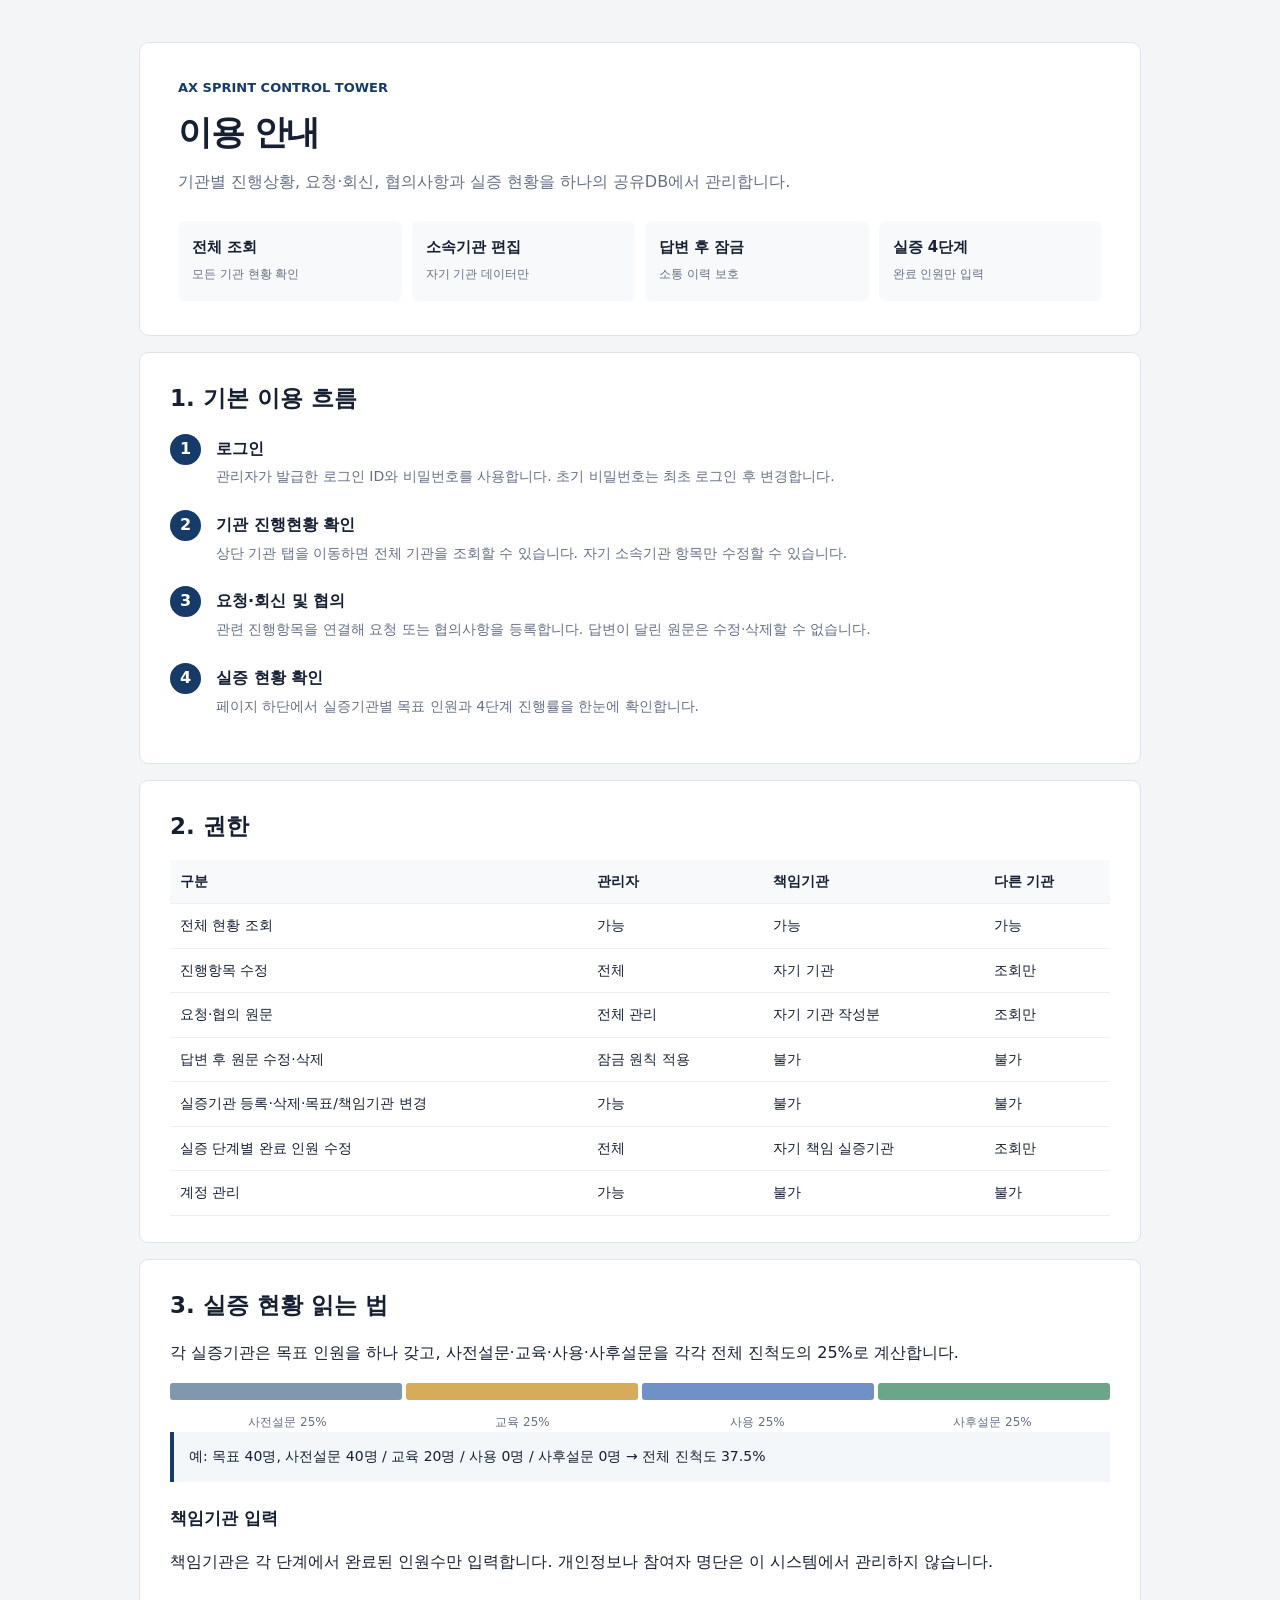
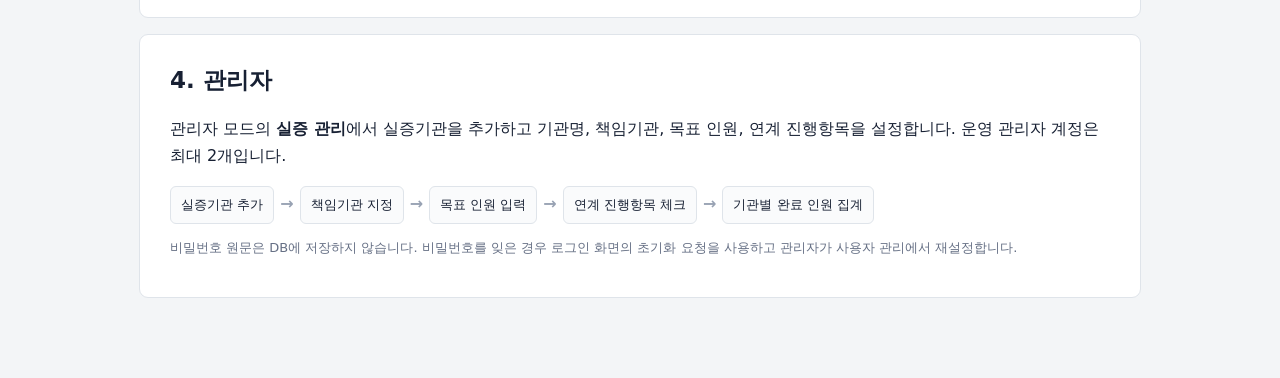
==== user_manual.html @ 10fa2ba9 "Add files via upload" ====
<!doctype html><html lang="ko"><head><meta charset="utf-8"><meta name="viewport" content="width=device-width,initial-scale=1"><title>AX Sprint Control Tower 이용 안내</title><style>
:root{--ink:#172033;--muted:#667085;--line:#dfe4ea;--navy:#173b69;--bg:#f3f5f7;--pre:#8197ad;--edu:#d6ab59;--use:#6f91c7;--post:#6ba58a}*{box-sizing:border-box}body{margin:0;background:var(--bg);color:var(--ink);font-family:Pretendard,"Noto Sans KR",system-ui,sans-serif;line-height:1.68}.wrap{max-width:1050px;margin:auto;padding:42px 24px 80px}.hero{background:#fff;border:1px solid var(--line);padding:34px 38px;border-radius:10px}.eyebrow{font-size:13px;color:var(--navy);font-weight:800}.hero h1{font-size:34px;margin:5px 0 8px;letter-spacing:-.04em}.hero p{margin:0;color:var(--muted)}.quick{display:grid;grid-template-columns:repeat(4,1fr);gap:10px;margin-top:25px}.quick div{background:#f7f9fb;padding:14px;border-radius:7px}.quick strong{display:block;font-size:15px}.quick span{font-size:12px;color:var(--muted)}section{background:#fff;border:1px solid var(--line);border-radius:9px;padding:26px 30px;margin-top:16px}h2{font-size:23px;margin:0 0 14px}h3{font-size:17px;margin:22px 0 8px}.note{padding:13px 15px;background:#f4f7fa;border-left:4px solid var(--navy);font-size:14px}.flow{display:flex;flex-wrap:wrap;gap:6px;align-items:center;margin:12px 0}.flow span{padding:7px 10px;border:1px solid var(--line);border-radius:6px;font-size:13px;background:#fafbfc}.flow b{color:#98a2b3}.perm{width:100%;border-collapse:collapse;font-size:14px}.perm th,.perm td{border-bottom:1px solid #edf0f3;padding:10px;text-align:left}.perm th{background:#f8f9fb}.bar{display:grid;grid-template-columns:repeat(4,1fr);gap:4px;height:17px;margin:12px 0}.bar i{display:block;border-radius:3px}.bar .pre{background:var(--pre)}.bar .edu{background:var(--edu)}.bar .use{background:var(--use)}.bar .post{background:var(--post)}.legend{display:grid;grid-template-columns:repeat(4,1fr);font-size:12px;color:var(--muted);text-align:center}.steps{counter-reset:s}.steps>div{position:relative;padding:4px 0 16px 46px}.steps>div:before{counter-increment:s;content:counter(s);position:absolute;left:0;top:2px;width:31px;height:31px;border-radius:50%;background:var(--navy);color:#fff;display:grid;place-items:center;font-weight:800}.steps strong{display:block}.steps p{margin:3px 0;color:var(--muted);font-size:14px}.small{font-size:13px;color:var(--muted)}@media(max-width:720px){.wrap{padding:18px 12px 50px}.hero{padding:24px 20px}.hero h1{font-size:28px}.quick{grid-template-columns:1fr 1fr}section{padding:21px 18px}.perm{font-size:12px}.perm th,.perm td{padding:8px 5px}.legend{font-size:10px}}</style></head><body><main class="wrap">
<div class="hero"><div class="eyebrow">AX SPRINT CONTROL TOWER</div><h1>이용 안내</h1><p>기관별 진행상황, 요청·회신, 협의사항과 실증 현황을 하나의 공유DB에서 관리합니다.</p><div class="quick"><div><strong>전체 조회</strong><span>모든 기관 현황 확인</span></div><div><strong>소속기관 편집</strong><span>자기 기관 데이터만</span></div><div><strong>답변 후 잠금</strong><span>소통 이력 보호</span></div><div><strong>실증 4단계</strong><span>완료 인원만 입력</span></div></div></div>
<section><h2>1. 기본 이용 흐름</h2><div class="steps"><div><strong>로그인</strong><p>관리자가 발급한 로그인 ID와 비밀번호를 사용합니다. 초기 비밀번호는 최초 로그인 후 변경합니다.</p></div><div><strong>기관 진행현황 확인</strong><p>상단 기관 탭을 이동하면 전체 기관을 조회할 수 있습니다. 자기 소속기관 항목만 수정할 수 있습니다.</p></div><div><strong>요청·회신 및 협의</strong><p>관련 진행항목을 연결해 요청 또는 협의사항을 등록합니다. 답변이 달린 원문은 수정·삭제할 수 없습니다.</p></div><div><strong>실증 현황 확인</strong><p>페이지 하단에서 실증기관별 목표 인원과 4단계 진행률을 한눈에 확인합니다.</p></div></div></section>
<section><h2>2. 권한</h2><table class="perm"><thead><tr><th>구분</th><th>관리자</th><th>책임기관</th><th>다른 기관</th></tr></thead><tbody><tr><td>전체 현황 조회</td><td>가능</td><td>가능</td><td>가능</td></tr><tr><td>진행항목 수정</td><td>전체</td><td>자기 기관</td><td>조회만</td></tr><tr><td>요청·협의 원문</td><td>전체 관리</td><td>자기 기관 작성분</td><td>조회만</td></tr><tr><td>답변 후 원문 수정·삭제</td><td>잠금 원칙 적용</td><td>불가</td><td>불가</td></tr><tr><td>실증기관 등록·삭제·목표/책임기관 변경</td><td>가능</td><td>불가</td><td>불가</td></tr><tr><td>실증 단계별 완료 인원 수정</td><td>전체</td><td>자기 책임 실증기관</td><td>조회만</td></tr><tr><td>계정 관리</td><td>가능</td><td>불가</td><td>불가</td></tr></tbody></table></section>
<section><h2>3. 실증 현황 읽는 법</h2><p>각 실증기관은 목표 인원을 하나 갖고, 사전설문·교육·사용·사후설문을 각각 전체 진척도의 25%로 계산합니다.</p><div class="bar"><i class="pre"></i><i class="edu"></i><i class="use"></i><i class="post"></i></div><div class="legend"><span>사전설문 25%</span><span>교육 25%</span><span>사용 25%</span><span>사후설문 25%</span></div><div class="note">예: 목표 40명, 사전설문 40명 / 교육 20명 / 사용 0명 / 사후설문 0명 → 전체 진척도 37.5%</div><h3>책임기관 입력</h3><p>책임기관은 각 단계에서 완료된 인원수만 입력합니다. 개인정보나 참여자 명단은 이 시스템에서 관리하지 않습니다.</p></section>
<section><h2>4. 관리자</h2><p>관리자 모드의 <strong>실증 관리</strong>에서 실증기관을 추가하고 기관명, 책임기관, 목표 인원, 연계 진행항목을 설정합니다. 운영 관리자 계정은 최대 2개입니다.</p><div class="flow"><span>실증기관 추가</span><b>→</b><span>책임기관 지정</span><b>→</b><span>목표 인원 입력</span><b>→</b><span>연계 진행항목 체크</span><b>→</b><span>기관별 완료 인원 집계</span></div><p class="small">비밀번호 원문은 DB에 저장하지 않습니다. 비밀번호를 잊은 경우 로그인 화면의 초기화 요청을 사용하고 관리자가 사용자 관리에서 재설정합니다.</p></section>
</main></body></html>
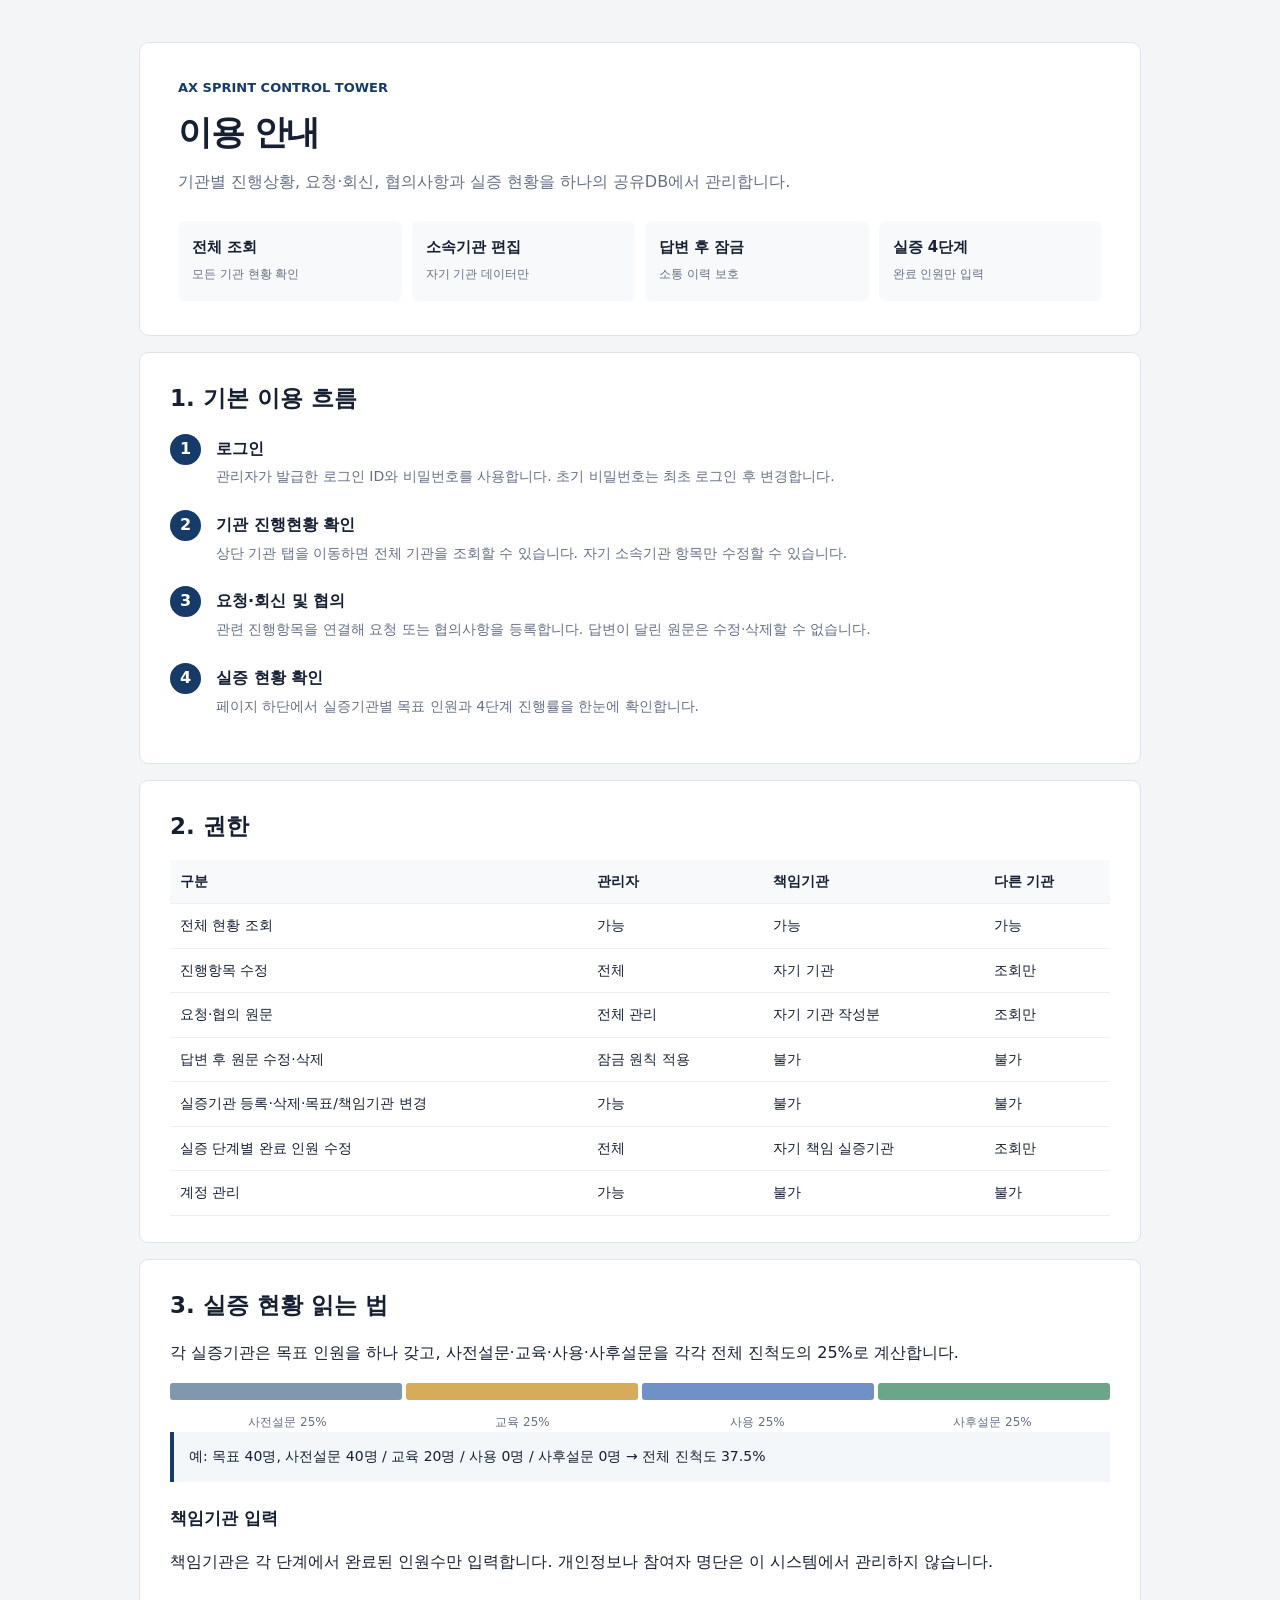
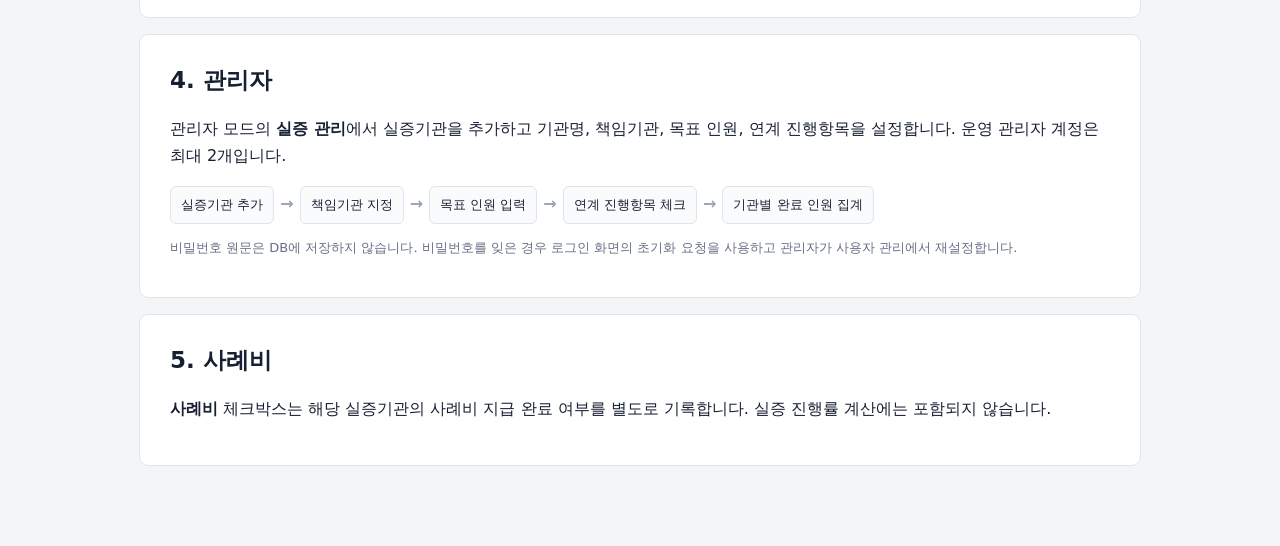
==== commit 8cd7c9a4: "Add files via upload" ====
--- a/user_manual.html
+++ b/user_manual.html
@@ -5,4 +5,4 @@
 <section><h2>2. 권한</h2><table class="perm"><thead><tr><th>구분</th><th>관리자</th><th>책임기관</th><th>다른 기관</th></tr></thead><tbody><tr><td>전체 현황 조회</td><td>가능</td><td>가능</td><td>가능</td></tr><tr><td>진행항목 수정</td><td>전체</td><td>자기 기관</td><td>조회만</td></tr><tr><td>요청·협의 원문</td><td>전체 관리</td><td>자기 기관 작성분</td><td>조회만</td></tr><tr><td>답변 후 원문 수정·삭제</td><td>잠금 원칙 적용</td><td>불가</td><td>불가</td></tr><tr><td>실증기관 등록·삭제·목표/책임기관 변경</td><td>가능</td><td>불가</td><td>불가</td></tr><tr><td>실증 단계별 완료 인원 수정</td><td>전체</td><td>자기 책임 실증기관</td><td>조회만</td></tr><tr><td>계정 관리</td><td>가능</td><td>불가</td><td>불가</td></tr></tbody></table></section>
 <section><h2>3. 실증 현황 읽는 법</h2><p>각 실증기관은 목표 인원을 하나 갖고, 사전설문·교육·사용·사후설문을 각각 전체 진척도의 25%로 계산합니다.</p><div class="bar"><i class="pre"></i><i class="edu"></i><i class="use"></i><i class="post"></i></div><div class="legend"><span>사전설문 25%</span><span>교육 25%</span><span>사용 25%</span><span>사후설문 25%</span></div><div class="note">예: 목표 40명, 사전설문 40명 / 교육 20명 / 사용 0명 / 사후설문 0명 → 전체 진척도 37.5%</div><h3>책임기관 입력</h3><p>책임기관은 각 단계에서 완료된 인원수만 입력합니다. 개인정보나 참여자 명단은 이 시스템에서 관리하지 않습니다.</p></section>
 <section><h2>4. 관리자</h2><p>관리자 모드의 <strong>실증 관리</strong>에서 실증기관을 추가하고 기관명, 책임기관, 목표 인원, 연계 진행항목을 설정합니다. 운영 관리자 계정은 최대 2개입니다.</p><div class="flow"><span>실증기관 추가</span><b>→</b><span>책임기관 지정</span><b>→</b><span>목표 인원 입력</span><b>→</b><span>연계 진행항목 체크</span><b>→</b><span>기관별 완료 인원 집계</span></div><p class="small">비밀번호 원문은 DB에 저장하지 않습니다. 비밀번호를 잊은 경우 로그인 화면의 초기화 요청을 사용하고 관리자가 사용자 관리에서 재설정합니다.</p></section>
-</main></body></html>
+<section><h2>5. 사례비</h2><p><strong>사례비</strong> 체크박스는 해당 실증기관의 사례비 지급 완료 여부를 별도로 기록합니다. 실증 진행률 계산에는 포함되지 않습니다.</p></section></main></body></html>
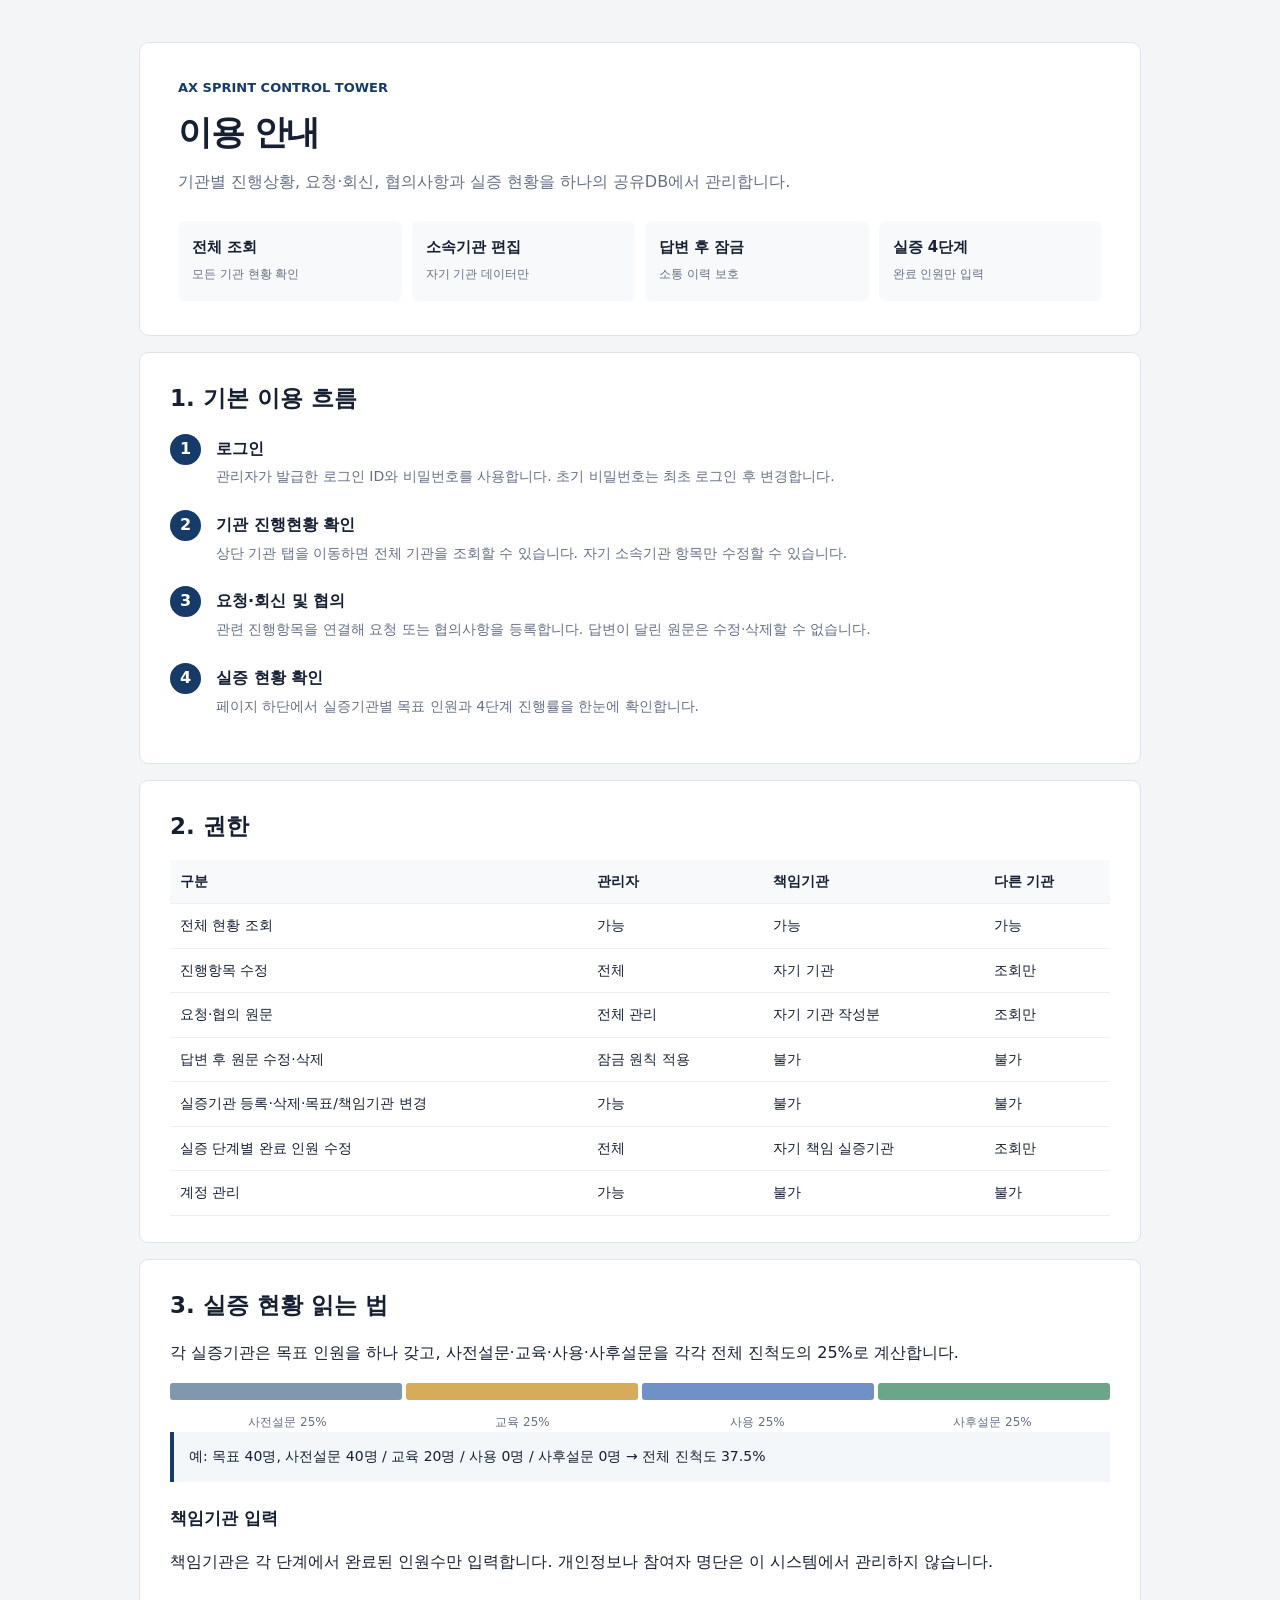
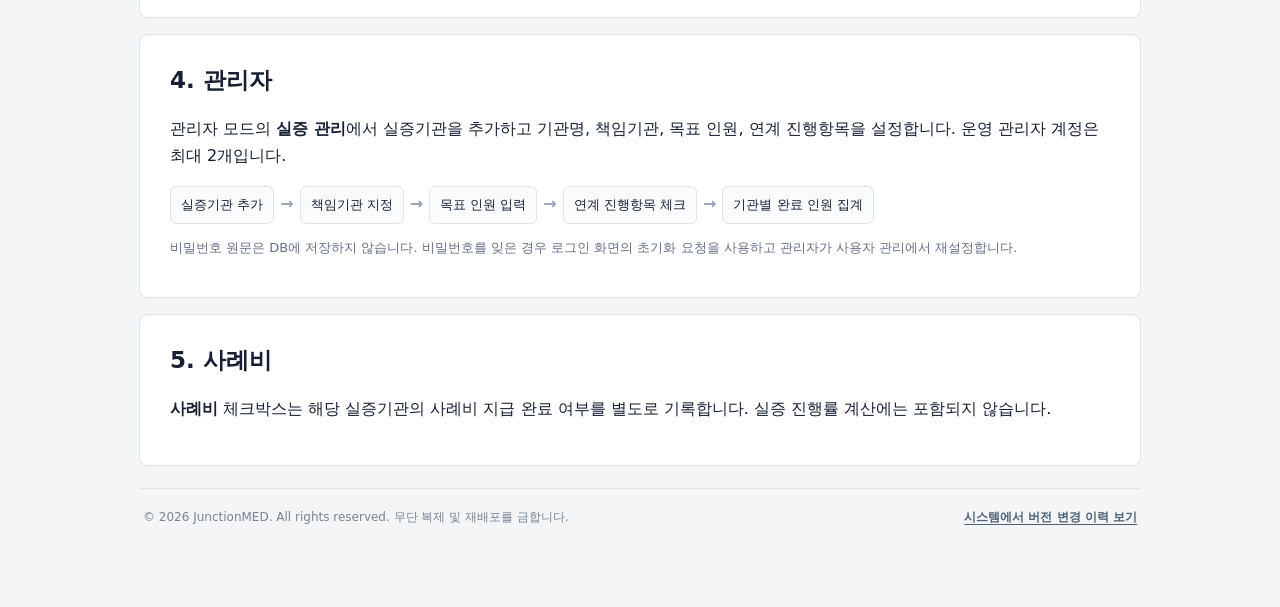
==== commit 0115f67b: "Add files via upload" ====
--- a/user_manual.html
+++ b/user_manual.html
@@ -1,8 +1,8 @@
 <!doctype html><html lang="ko"><head><meta charset="utf-8"><meta name="viewport" content="width=device-width,initial-scale=1"><title>AX Sprint Control Tower 이용 안내</title><style>
-:root{--ink:#172033;--muted:#667085;--line:#dfe4ea;--navy:#173b69;--bg:#f3f5f7;--pre:#8197ad;--edu:#d6ab59;--use:#6f91c7;--post:#6ba58a}*{box-sizing:border-box}body{margin:0;background:var(--bg);color:var(--ink);font-family:Pretendard,"Noto Sans KR",system-ui,sans-serif;line-height:1.68}.wrap{max-width:1050px;margin:auto;padding:42px 24px 80px}.hero{background:#fff;border:1px solid var(--line);padding:34px 38px;border-radius:10px}.eyebrow{font-size:13px;color:var(--navy);font-weight:800}.hero h1{font-size:34px;margin:5px 0 8px;letter-spacing:-.04em}.hero p{margin:0;color:var(--muted)}.quick{display:grid;grid-template-columns:repeat(4,1fr);gap:10px;margin-top:25px}.quick div{background:#f7f9fb;padding:14px;border-radius:7px}.quick strong{display:block;font-size:15px}.quick span{font-size:12px;color:var(--muted)}section{background:#fff;border:1px solid var(--line);border-radius:9px;padding:26px 30px;margin-top:16px}h2{font-size:23px;margin:0 0 14px}h3{font-size:17px;margin:22px 0 8px}.note{padding:13px 15px;background:#f4f7fa;border-left:4px solid var(--navy);font-size:14px}.flow{display:flex;flex-wrap:wrap;gap:6px;align-items:center;margin:12px 0}.flow span{padding:7px 10px;border:1px solid var(--line);border-radius:6px;font-size:13px;background:#fafbfc}.flow b{color:#98a2b3}.perm{width:100%;border-collapse:collapse;font-size:14px}.perm th,.perm td{border-bottom:1px solid #edf0f3;padding:10px;text-align:left}.perm th{background:#f8f9fb}.bar{display:grid;grid-template-columns:repeat(4,1fr);gap:4px;height:17px;margin:12px 0}.bar i{display:block;border-radius:3px}.bar .pre{background:var(--pre)}.bar .edu{background:var(--edu)}.bar .use{background:var(--use)}.bar .post{background:var(--post)}.legend{display:grid;grid-template-columns:repeat(4,1fr);font-size:12px;color:var(--muted);text-align:center}.steps{counter-reset:s}.steps>div{position:relative;padding:4px 0 16px 46px}.steps>div:before{counter-increment:s;content:counter(s);position:absolute;left:0;top:2px;width:31px;height:31px;border-radius:50%;background:var(--navy);color:#fff;display:grid;place-items:center;font-weight:800}.steps strong{display:block}.steps p{margin:3px 0;color:var(--muted);font-size:14px}.small{font-size:13px;color:var(--muted)}@media(max-width:720px){.wrap{padding:18px 12px 50px}.hero{padding:24px 20px}.hero h1{font-size:28px}.quick{grid-template-columns:1fr 1fr}section{padding:21px 18px}.perm{font-size:12px}.perm th,.perm td{padding:8px 5px}.legend{font-size:10px}}</style></head><body><main class="wrap">
+:root{--ink:#172033;--muted:#667085;--line:#dfe4ea;--navy:#173b69;--bg:#f3f5f7;--pre:#8197ad;--edu:#d6ab59;--use:#6f91c7;--post:#6ba58a}*{box-sizing:border-box}body{margin:0;background:var(--bg);color:var(--ink);font-family:Pretendard,"Noto Sans KR",system-ui,sans-serif;line-height:1.68}.wrap{max-width:1050px;margin:auto;padding:42px 24px 80px}.hero{background:#fff;border:1px solid var(--line);padding:34px 38px;border-radius:10px}.eyebrow{font-size:13px;color:var(--navy);font-weight:800}.hero h1{font-size:34px;margin:5px 0 8px;letter-spacing:-.04em}.hero p{margin:0;color:var(--muted)}.quick{display:grid;grid-template-columns:repeat(4,1fr);gap:10px;margin-top:25px}.quick div{background:#f7f9fb;padding:14px;border-radius:7px}.quick strong{display:block;font-size:15px}.quick span{font-size:12px;color:var(--muted)}section{background:#fff;border:1px solid var(--line);border-radius:9px;padding:26px 30px;margin-top:16px}h2{font-size:23px;margin:0 0 14px}h3{font-size:17px;margin:22px 0 8px}.note{padding:13px 15px;background:#f4f7fa;border-left:4px solid var(--navy);font-size:14px}.flow{display:flex;flex-wrap:wrap;gap:6px;align-items:center;margin:12px 0}.flow span{padding:7px 10px;border:1px solid var(--line);border-radius:6px;font-size:13px;background:#fafbfc}.flow b{color:#98a2b3}.perm{width:100%;border-collapse:collapse;font-size:14px}.perm th,.perm td{border-bottom:1px solid #edf0f3;padding:10px;text-align:left}.perm th{background:#f8f9fb}.bar{display:grid;grid-template-columns:repeat(4,1fr);gap:4px;height:17px;margin:12px 0}.bar i{display:block;border-radius:3px}.bar .pre{background:var(--pre)}.bar .edu{background:var(--edu)}.bar .use{background:var(--use)}.bar .post{background:var(--post)}.legend{display:grid;grid-template-columns:repeat(4,1fr);font-size:12px;color:var(--muted);text-align:center}.steps{counter-reset:s}.steps>div{position:relative;padding:4px 0 16px 46px}.steps>div:before{counter-increment:s;content:counter(s);position:absolute;left:0;top:2px;width:31px;height:31px;border-radius:50%;background:var(--navy);color:#fff;display:grid;place-items:center;font-weight:800}.steps strong{display:block}.steps p{margin:3px 0;color:var(--muted);font-size:14px}.small{font-size:13px;color:var(--muted)}@media(max-width:720px){.wrap{padding:18px 12px 50px}.hero{padding:24px 20px}.hero h1{font-size:28px}.quick{grid-template-columns:1fr 1fr}section{padding:21px 18px}.perm{font-size:12px}.perm th,.perm td{padding:8px 5px}.legend{font-size:10px}} .manual-footer{margin-top:22px;padding:18px 4px 0;border-top:1px solid var(--line);display:flex;justify-content:space-between;gap:12px;flex-wrap:wrap;color:#7a8492;font-size:12px}.manual-footer a{color:#4f6174;font-weight:700;text-underline-offset:3px}</style></head><body><main class="wrap">
 <div class="hero"><div class="eyebrow">AX SPRINT CONTROL TOWER</div><h1>이용 안내</h1><p>기관별 진행상황, 요청·회신, 협의사항과 실증 현황을 하나의 공유DB에서 관리합니다.</p><div class="quick"><div><strong>전체 조회</strong><span>모든 기관 현황 확인</span></div><div><strong>소속기관 편집</strong><span>자기 기관 데이터만</span></div><div><strong>답변 후 잠금</strong><span>소통 이력 보호</span></div><div><strong>실증 4단계</strong><span>완료 인원만 입력</span></div></div></div>
 <section><h2>1. 기본 이용 흐름</h2><div class="steps"><div><strong>로그인</strong><p>관리자가 발급한 로그인 ID와 비밀번호를 사용합니다. 초기 비밀번호는 최초 로그인 후 변경합니다.</p></div><div><strong>기관 진행현황 확인</strong><p>상단 기관 탭을 이동하면 전체 기관을 조회할 수 있습니다. 자기 소속기관 항목만 수정할 수 있습니다.</p></div><div><strong>요청·회신 및 협의</strong><p>관련 진행항목을 연결해 요청 또는 협의사항을 등록합니다. 답변이 달린 원문은 수정·삭제할 수 없습니다.</p></div><div><strong>실증 현황 확인</strong><p>페이지 하단에서 실증기관별 목표 인원과 4단계 진행률을 한눈에 확인합니다.</p></div></div></section>
 <section><h2>2. 권한</h2><table class="perm"><thead><tr><th>구분</th><th>관리자</th><th>책임기관</th><th>다른 기관</th></tr></thead><tbody><tr><td>전체 현황 조회</td><td>가능</td><td>가능</td><td>가능</td></tr><tr><td>진행항목 수정</td><td>전체</td><td>자기 기관</td><td>조회만</td></tr><tr><td>요청·협의 원문</td><td>전체 관리</td><td>자기 기관 작성분</td><td>조회만</td></tr><tr><td>답변 후 원문 수정·삭제</td><td>잠금 원칙 적용</td><td>불가</td><td>불가</td></tr><tr><td>실증기관 등록·삭제·목표/책임기관 변경</td><td>가능</td><td>불가</td><td>불가</td></tr><tr><td>실증 단계별 완료 인원 수정</td><td>전체</td><td>자기 책임 실증기관</td><td>조회만</td></tr><tr><td>계정 관리</td><td>가능</td><td>불가</td><td>불가</td></tr></tbody></table></section>
 <section><h2>3. 실증 현황 읽는 법</h2><p>각 실증기관은 목표 인원을 하나 갖고, 사전설문·교육·사용·사후설문을 각각 전체 진척도의 25%로 계산합니다.</p><div class="bar"><i class="pre"></i><i class="edu"></i><i class="use"></i><i class="post"></i></div><div class="legend"><span>사전설문 25%</span><span>교육 25%</span><span>사용 25%</span><span>사후설문 25%</span></div><div class="note">예: 목표 40명, 사전설문 40명 / 교육 20명 / 사용 0명 / 사후설문 0명 → 전체 진척도 37.5%</div><h3>책임기관 입력</h3><p>책임기관은 각 단계에서 완료된 인원수만 입력합니다. 개인정보나 참여자 명단은 이 시스템에서 관리하지 않습니다.</p></section>
 <section><h2>4. 관리자</h2><p>관리자 모드의 <strong>실증 관리</strong>에서 실증기관을 추가하고 기관명, 책임기관, 목표 인원, 연계 진행항목을 설정합니다. 운영 관리자 계정은 최대 2개입니다.</p><div class="flow"><span>실증기관 추가</span><b>→</b><span>책임기관 지정</span><b>→</b><span>목표 인원 입력</span><b>→</b><span>연계 진행항목 체크</span><b>→</b><span>기관별 완료 인원 집계</span></div><p class="small">비밀번호 원문은 DB에 저장하지 않습니다. 비밀번호를 잊은 경우 로그인 화면의 초기화 요청을 사용하고 관리자가 사용자 관리에서 재설정합니다.</p></section>
-<section><h2>5. 사례비</h2><p><strong>사례비</strong> 체크박스는 해당 실증기관의 사례비 지급 완료 여부를 별도로 기록합니다. 실증 진행률 계산에는 포함되지 않습니다.</p></section></main></body></html>
+<section><h2>5. 사례비</h2><p><strong>사례비</strong> 체크박스는 해당 실증기관의 사례비 지급 완료 여부를 별도로 기록합니다. 실증 진행률 계산에는 포함되지 않습니다.</p></section><footer class="manual-footer"><span>© 2026 JunctionMED. All rights reserved. 무단 복제 및 재배포를 금합니다.</span><a href="index.html">시스템에서 버전 변경 이력 보기</a></footer></main></body></html>
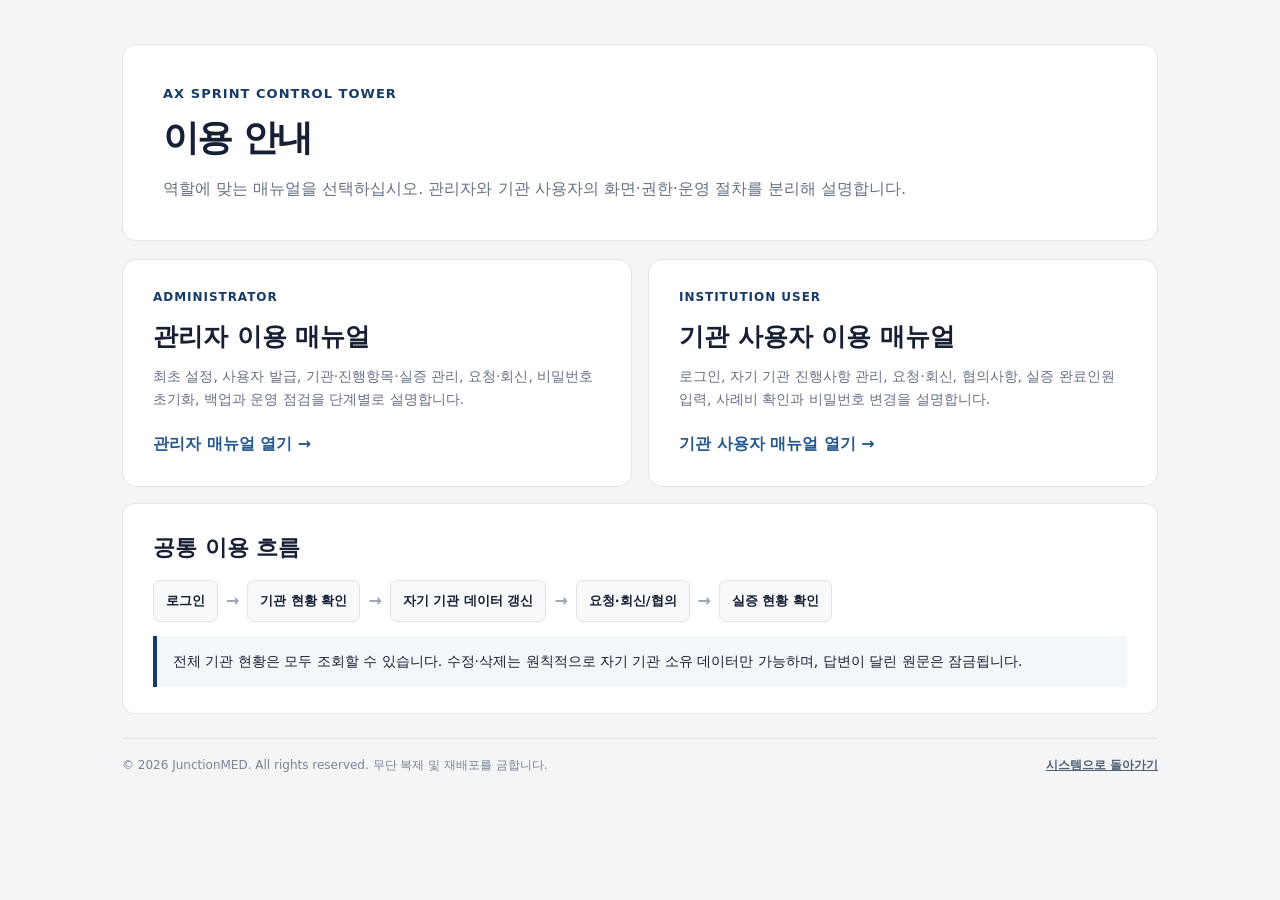
==== commit 80d2de6d: "Add files via upload" ====
--- a/user_manual.html
+++ b/user_manual.html
@@ -1,8 +1,11 @@
 <!doctype html><html lang="ko"><head><meta charset="utf-8"><meta name="viewport" content="width=device-width,initial-scale=1"><title>AX Sprint Control Tower 이용 안내</title><style>
-:root{--ink:#172033;--muted:#667085;--line:#dfe4ea;--navy:#173b69;--bg:#f3f5f7;--pre:#8197ad;--edu:#d6ab59;--use:#6f91c7;--post:#6ba58a}*{box-sizing:border-box}body{margin:0;background:var(--bg);color:var(--ink);font-family:Pretendard,"Noto Sans KR",system-ui,sans-serif;line-height:1.68}.wrap{max-width:1050px;margin:auto;padding:42px 24px 80px}.hero{background:#fff;border:1px solid var(--line);padding:34px 38px;border-radius:10px}.eyebrow{font-size:13px;color:var(--navy);font-weight:800}.hero h1{font-size:34px;margin:5px 0 8px;letter-spacing:-.04em}.hero p{margin:0;color:var(--muted)}.quick{display:grid;grid-template-columns:repeat(4,1fr);gap:10px;margin-top:25px}.quick div{background:#f7f9fb;padding:14px;border-radius:7px}.quick strong{display:block;font-size:15px}.quick span{font-size:12px;color:var(--muted)}section{background:#fff;border:1px solid var(--line);border-radius:9px;padding:26px 30px;margin-top:16px}h2{font-size:23px;margin:0 0 14px}h3{font-size:17px;margin:22px 0 8px}.note{padding:13px 15px;background:#f4f7fa;border-left:4px solid var(--navy);font-size:14px}.flow{display:flex;flex-wrap:wrap;gap:6px;align-items:center;margin:12px 0}.flow span{padding:7px 10px;border:1px solid var(--line);border-radius:6px;font-size:13px;background:#fafbfc}.flow b{color:#98a2b3}.perm{width:100%;border-collapse:collapse;font-size:14px}.perm th,.perm td{border-bottom:1px solid #edf0f3;padding:10px;text-align:left}.perm th{background:#f8f9fb}.bar{display:grid;grid-template-columns:repeat(4,1fr);gap:4px;height:17px;margin:12px 0}.bar i{display:block;border-radius:3px}.bar .pre{background:var(--pre)}.bar .edu{background:var(--edu)}.bar .use{background:var(--use)}.bar .post{background:var(--post)}.legend{display:grid;grid-template-columns:repeat(4,1fr);font-size:12px;color:var(--muted);text-align:center}.steps{counter-reset:s}.steps>div{position:relative;padding:4px 0 16px 46px}.steps>div:before{counter-increment:s;content:counter(s);position:absolute;left:0;top:2px;width:31px;height:31px;border-radius:50%;background:var(--navy);color:#fff;display:grid;place-items:center;font-weight:800}.steps strong{display:block}.steps p{margin:3px 0;color:var(--muted);font-size:14px}.small{font-size:13px;color:var(--muted)}@media(max-width:720px){.wrap{padding:18px 12px 50px}.hero{padding:24px 20px}.hero h1{font-size:28px}.quick{grid-template-columns:1fr 1fr}section{padding:21px 18px}.perm{font-size:12px}.perm th,.perm td{padding:8px 5px}.legend{font-size:10px}} .manual-footer{margin-top:22px;padding:18px 4px 0;border-top:1px solid var(--line);display:flex;justify-content:space-between;gap:12px;flex-wrap:wrap;color:#7a8492;font-size:12px}.manual-footer a{color:#4f6174;font-weight:700;text-underline-offset:3px}</style></head><body><main class="wrap">
-<div class="hero"><div class="eyebrow">AX SPRINT CONTROL TOWER</div><h1>이용 안내</h1><p>기관별 진행상황, 요청·회신, 협의사항과 실증 현황을 하나의 공유DB에서 관리합니다.</p><div class="quick"><div><strong>전체 조회</strong><span>모든 기관 현황 확인</span></div><div><strong>소속기관 편집</strong><span>자기 기관 데이터만</span></div><div><strong>답변 후 잠금</strong><span>소통 이력 보호</span></div><div><strong>실증 4단계</strong><span>완료 인원만 입력</span></div></div></div>
-<section><h2>1. 기본 이용 흐름</h2><div class="steps"><div><strong>로그인</strong><p>관리자가 발급한 로그인 ID와 비밀번호를 사용합니다. 초기 비밀번호는 최초 로그인 후 변경합니다.</p></div><div><strong>기관 진행현황 확인</strong><p>상단 기관 탭을 이동하면 전체 기관을 조회할 수 있습니다. 자기 소속기관 항목만 수정할 수 있습니다.</p></div><div><strong>요청·회신 및 협의</strong><p>관련 진행항목을 연결해 요청 또는 협의사항을 등록합니다. 답변이 달린 원문은 수정·삭제할 수 없습니다.</p></div><div><strong>실증 현황 확인</strong><p>페이지 하단에서 실증기관별 목표 인원과 4단계 진행률을 한눈에 확인합니다.</p></div></div></section>
-<section><h2>2. 권한</h2><table class="perm"><thead><tr><th>구분</th><th>관리자</th><th>책임기관</th><th>다른 기관</th></tr></thead><tbody><tr><td>전체 현황 조회</td><td>가능</td><td>가능</td><td>가능</td></tr><tr><td>진행항목 수정</td><td>전체</td><td>자기 기관</td><td>조회만</td></tr><tr><td>요청·협의 원문</td><td>전체 관리</td><td>자기 기관 작성분</td><td>조회만</td></tr><tr><td>답변 후 원문 수정·삭제</td><td>잠금 원칙 적용</td><td>불가</td><td>불가</td></tr><tr><td>실증기관 등록·삭제·목표/책임기관 변경</td><td>가능</td><td>불가</td><td>불가</td></tr><tr><td>실증 단계별 완료 인원 수정</td><td>전체</td><td>자기 책임 실증기관</td><td>조회만</td></tr><tr><td>계정 관리</td><td>가능</td><td>불가</td><td>불가</td></tr></tbody></table></section>
-<section><h2>3. 실증 현황 읽는 법</h2><p>각 실증기관은 목표 인원을 하나 갖고, 사전설문·교육·사용·사후설문을 각각 전체 진척도의 25%로 계산합니다.</p><div class="bar"><i class="pre"></i><i class="edu"></i><i class="use"></i><i class="post"></i></div><div class="legend"><span>사전설문 25%</span><span>교육 25%</span><span>사용 25%</span><span>사후설문 25%</span></div><div class="note">예: 목표 40명, 사전설문 40명 / 교육 20명 / 사용 0명 / 사후설문 0명 → 전체 진척도 37.5%</div><h3>책임기관 입력</h3><p>책임기관은 각 단계에서 완료된 인원수만 입력합니다. 개인정보나 참여자 명단은 이 시스템에서 관리하지 않습니다.</p></section>
-<section><h2>4. 관리자</h2><p>관리자 모드의 <strong>실증 관리</strong>에서 실증기관을 추가하고 기관명, 책임기관, 목표 인원, 연계 진행항목을 설정합니다. 운영 관리자 계정은 최대 2개입니다.</p><div class="flow"><span>실증기관 추가</span><b>→</b><span>책임기관 지정</span><b>→</b><span>목표 인원 입력</span><b>→</b><span>연계 진행항목 체크</span><b>→</b><span>기관별 완료 인원 집계</span></div><p class="small">비밀번호 원문은 DB에 저장하지 않습니다. 비밀번호를 잊은 경우 로그인 화면의 초기화 요청을 사용하고 관리자가 사용자 관리에서 재설정합니다.</p></section>
-<section><h2>5. 사례비</h2><p><strong>사례비</strong> 체크박스는 해당 실증기관의 사례비 지급 완료 여부를 별도로 기록합니다. 실증 진행률 계산에는 포함되지 않습니다.</p></section><footer class="manual-footer"><span>© 2026 JunctionMED. All rights reserved. 무단 복제 및 재배포를 금합니다.</span><a href="index.html">시스템에서 버전 변경 이력 보기</a></footer></main></body></html>
+:root{--ink:#172033;--muted:#667085;--line:#dfe4ea;--navy:#173b69;--navy2:#25588e;--bg:#f3f5f7;--soft:#f7f9fb;--green:#2f7d5b}*{box-sizing:border-box}body{margin:0;background:var(--bg);color:var(--ink);font-family:Pretendard,"Noto Sans KR",system-ui,sans-serif;line-height:1.65}.wrap{max-width:1080px;margin:auto;padding:44px 22px 72px}.hero{background:#fff;border:1px solid var(--line);padding:38px 40px;border-radius:14px}.eyebrow{font-size:13px;color:var(--navy);font-weight:900;letter-spacing:.08em}.hero h1{font-size:36px;margin:4px 0 8px;letter-spacing:-.045em}.hero p{margin:0;color:var(--muted);font-size:16px}.manual-grid{display:grid;grid-template-columns:1fr 1fr;gap:16px;margin-top:18px}.manual-card{display:block;text-decoration:none;color:inherit;background:#fff;border:1px solid var(--line);border-radius:14px;padding:28px 30px;transition:.16s}.manual-card:hover{transform:translateY(-2px);border-color:#b7c5d4;box-shadow:0 8px 22px rgba(30,55,80,.08)}.manual-card .type{font-size:12px;font-weight:900;color:var(--navy);letter-spacing:.08em}.manual-card h2{font-size:25px;margin:8px 0}.manual-card p{margin:0;color:var(--muted);font-size:14px}.manual-card .go{display:inline-block;margin-top:20px;font-weight:850;color:var(--navy2)}section{background:#fff;border:1px solid var(--line);border-radius:12px;padding:26px 30px;margin-top:16px}h2{font-size:22px;margin:0 0 14px}.flow{display:flex;flex-wrap:wrap;gap:8px;align-items:center}.flow span{padding:9px 12px;background:var(--soft);border:1px solid var(--line);border-radius:7px;font-size:13px;font-weight:700}.flow b{color:#9aa4b2}.note{margin-top:14px;padding:14px 16px;background:#f4f7fa;border-left:4px solid var(--navy);font-size:14px}.manual-footer{margin-top:24px;padding-top:17px;border-top:1px solid var(--line);display:flex;justify-content:space-between;gap:12px;flex-wrap:wrap;color:#7a8492;font-size:12px}.manual-footer a{color:#4f6174;font-weight:800}@media(max-width:760px){.wrap{padding:18px 12px 48px}.hero{padding:25px 21px}.hero h1{font-size:29px}.manual-grid{grid-template-columns:1fr}.manual-card{padding:22px}.manual-card h2{font-size:22px}section{padding:21px 18px}}
+</style></head><body><main class="wrap">
+<div class="hero"><div class="eyebrow">AX SPRINT CONTROL TOWER</div><h1>이용 안내</h1><p>역할에 맞는 매뉴얼을 선택하십시오. 관리자와 기관 사용자의 화면·권한·운영 절차를 분리해 설명합니다.</p></div>
+<div class="manual-grid">
+<a class="manual-card" href="admin_manual.html"><div class="type">ADMINISTRATOR</div><h2>관리자 이용 매뉴얼</h2><p>최초 설정, 사용자 발급, 기관·진행항목·실증 관리, 요청·회신, 비밀번호 초기화, 백업과 운영 점검을 단계별로 설명합니다.</p><span class="go">관리자 매뉴얼 열기 →</span></a>
+<a class="manual-card" href="institution_manual.html"><div class="type">INSTITUTION USER</div><h2>기관 사용자 이용 매뉴얼</h2><p>로그인, 자기 기관 진행사항 관리, 요청·회신, 협의사항, 실증 완료인원 입력, 사례비 확인과 비밀번호 변경을 설명합니다.</p><span class="go">기관 사용자 매뉴얼 열기 →</span></a>
+</div>
+<section><h2>공통 이용 흐름</h2><div class="flow"><span>로그인</span><b>→</b><span>기관 현황 확인</span><b>→</b><span>자기 기관 데이터 갱신</span><b>→</b><span>요청·회신/협의</span><b>→</b><span>실증 현황 확인</span></div><div class="note">전체 기관 현황은 모두 조회할 수 있습니다. 수정·삭제는 원칙적으로 자기 기관 소유 데이터만 가능하며, 답변이 달린 원문은 잠금됩니다.</div></section>
+<footer class="manual-footer"><span>© 2026 JunctionMED. All rights reserved. 무단 복제 및 재배포를 금합니다.</span><a href="index.html">시스템으로 돌아가기</a></footer>
+</main></body></html>
